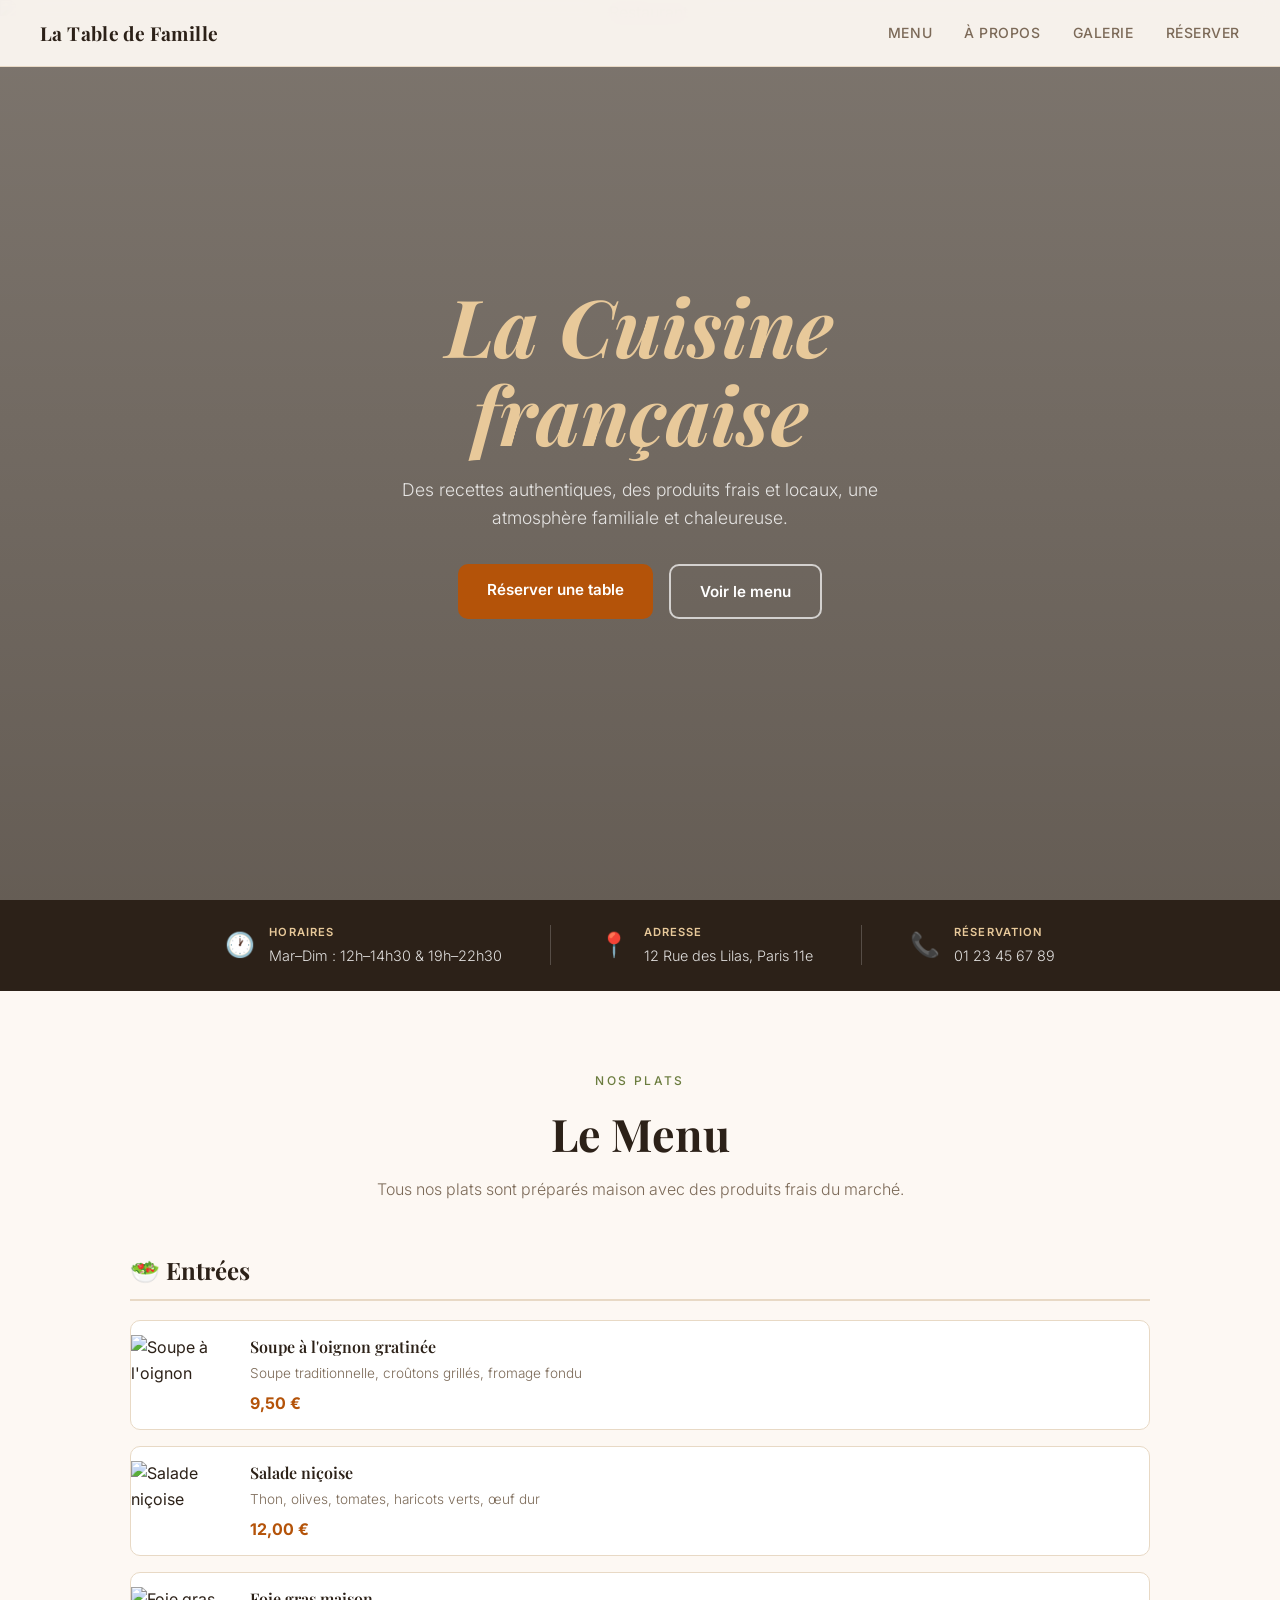
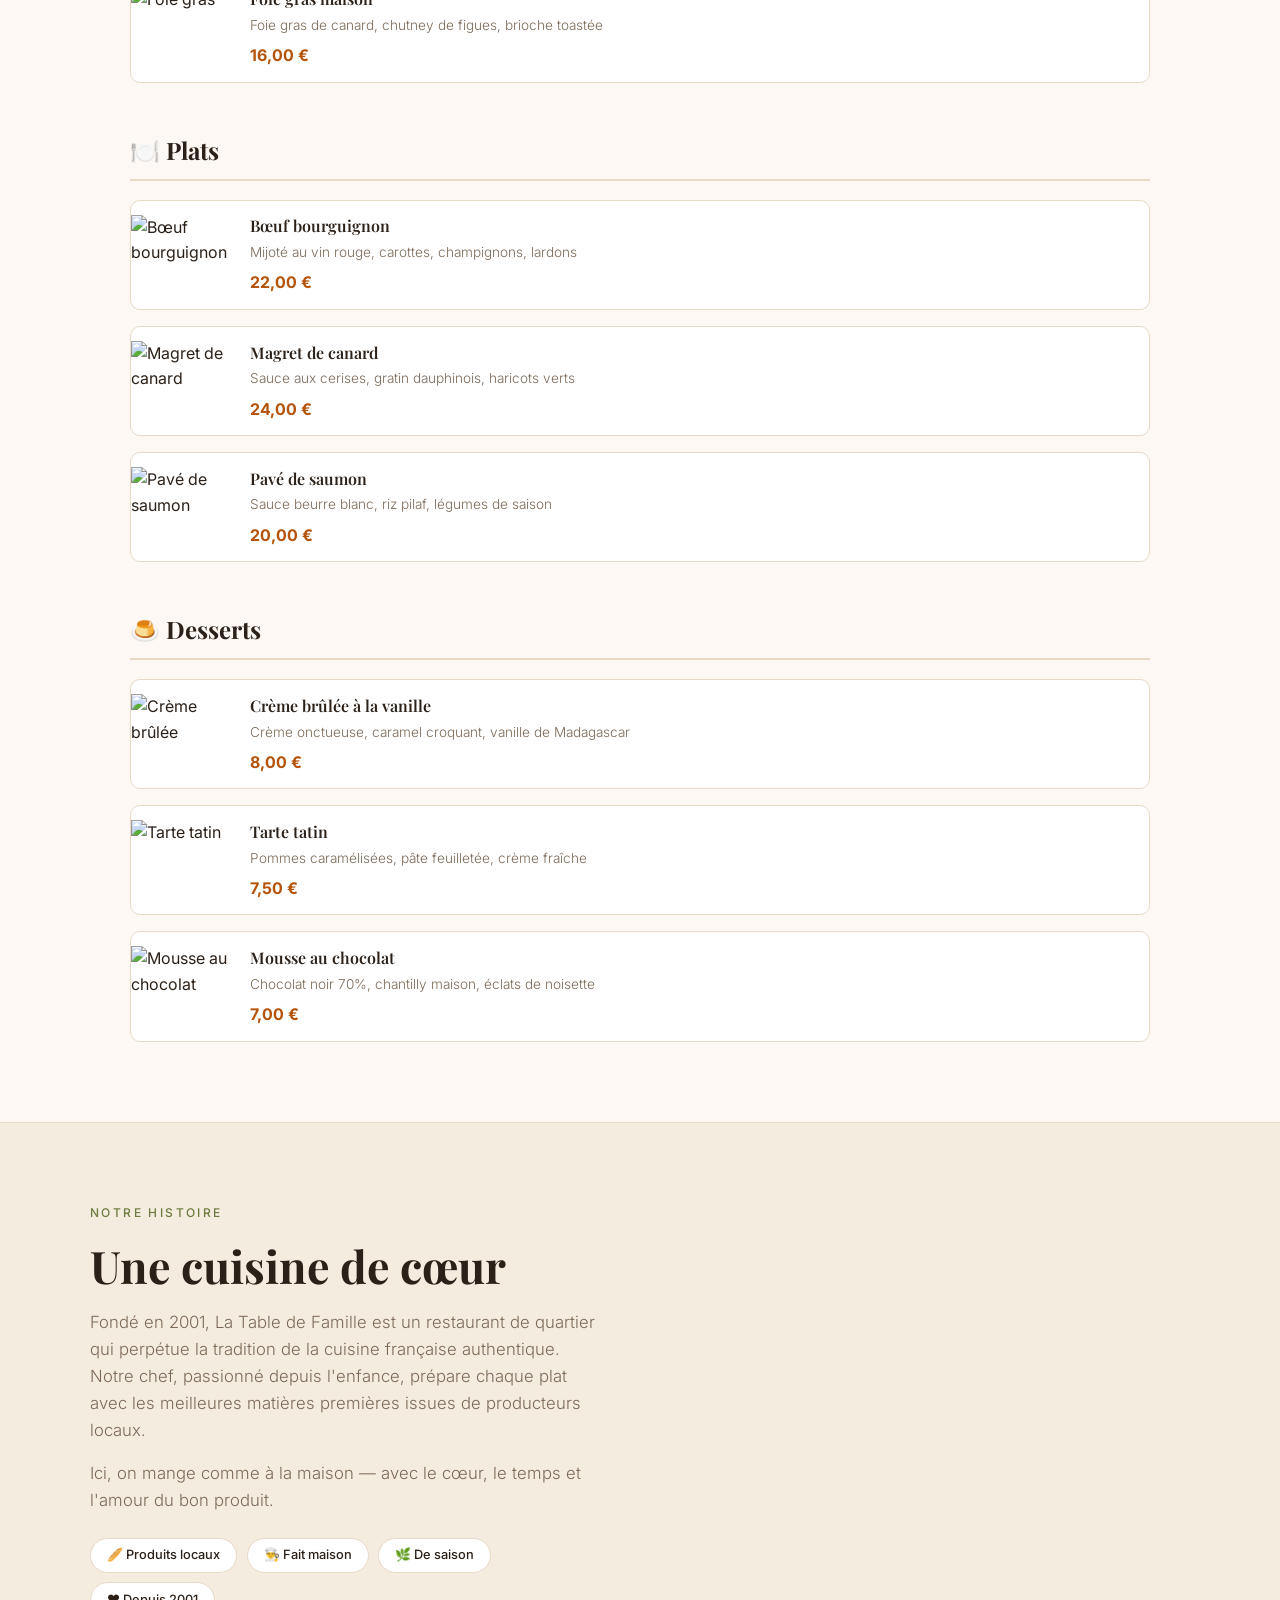
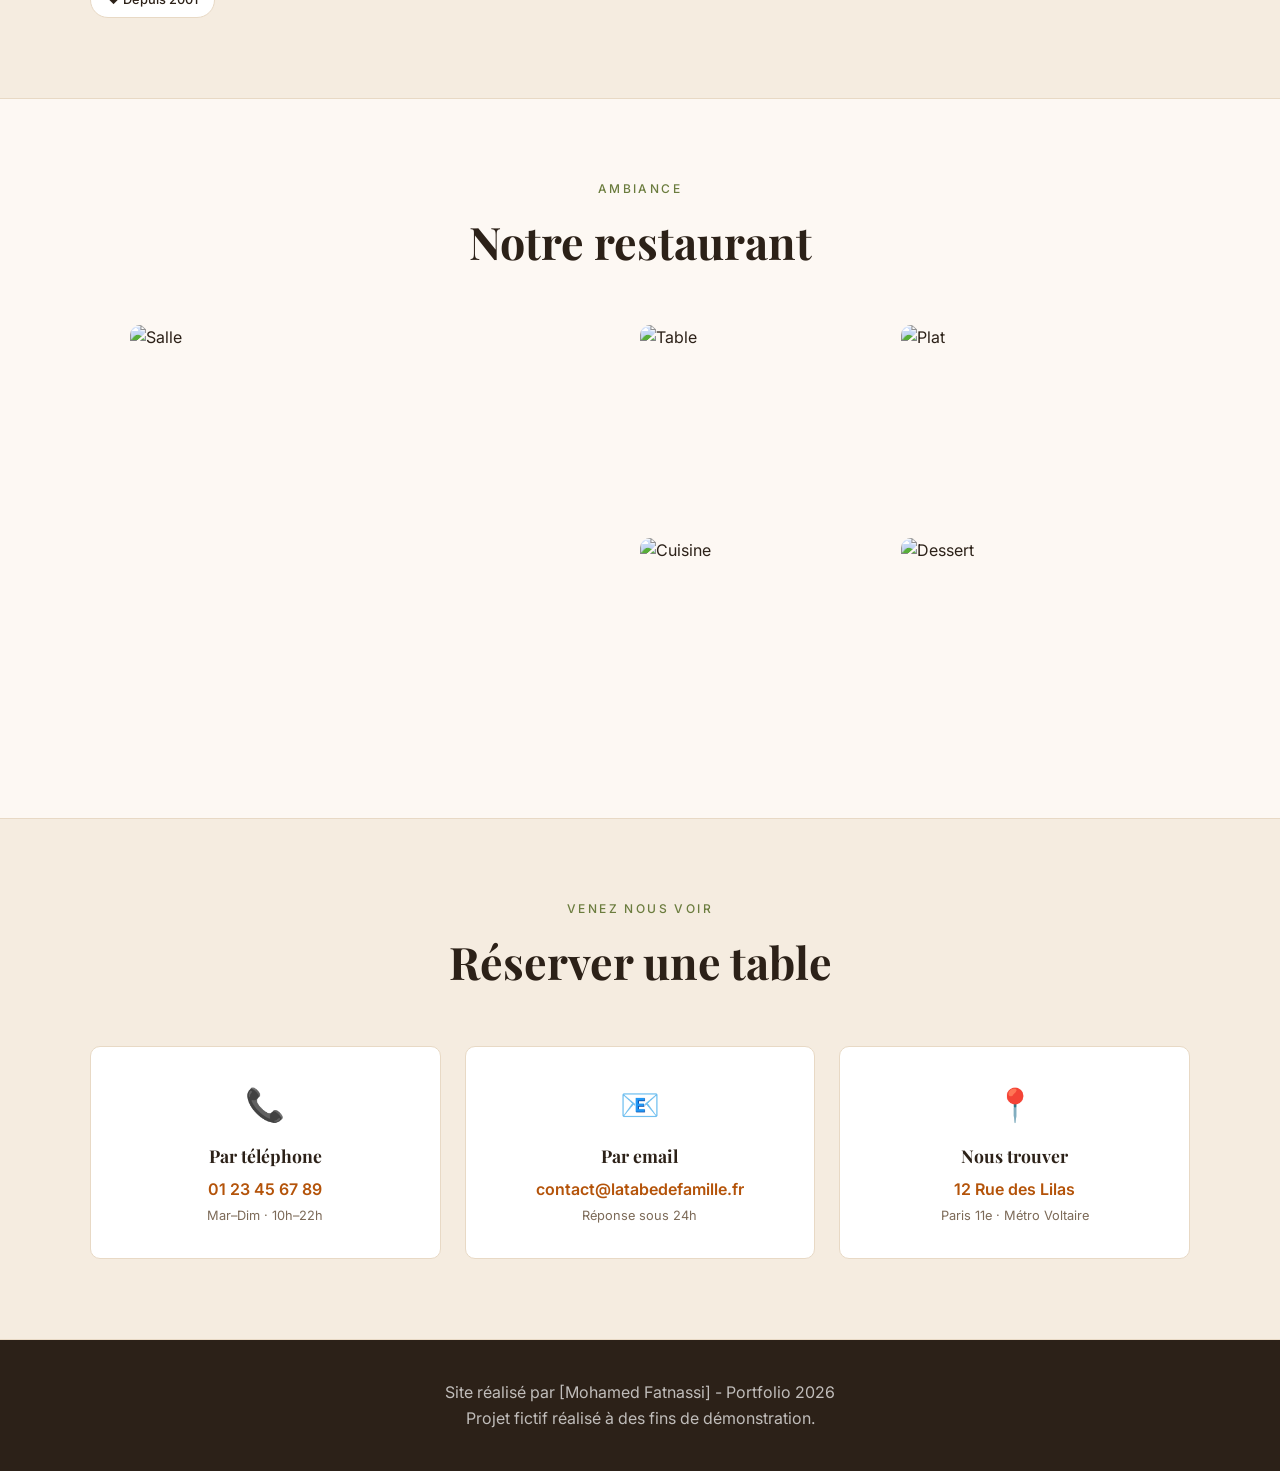
==== index.html @ a8e77563 "Rename resto.html to index.html" ====
<!DOCTYPE html>
<html lang="fr">
<head>
  <meta charset="UTF-8" />
  <meta name="viewport" content="width=device-width, initial-scale=1.0" />
  <title>La Table de Famille — Restaurant Français</title>
  <link href="https://fonts.googleapis.com/css2?family=Playfair+Display:ital,wght@0,600;0,700;1,400&family=Inter:wght@300;400;500;600&display=swap" rel="stylesheet" />
  <link rel="stylesheet" href="resto.css" />
</head>
<body>

  <!-- Nav -->
  <nav>
    <a href="#" class="nav-logo">La Table de Famille</a>
    <ul class="nav-links">
      <li><a href="#menu">Menu</a></li>
      <li><a href="#apropos">À propos</a></li>
      <li><a href="#galerie">Galerie</a></li>
      <li><a href="#contact">Réserver</a></li>
    </ul>
  </nav>

  <!-- Hero -->
  <section class="hero">
    <div class="hero-overlay"></div>
    <img class="hero-bg" src="https://images.unsplash.com/photo-1414235077428-338989a2e8c0?w=1400&q=80" alt="Restaurant" />
    <div class="hero-content">
      <h1 class="hero-title"><em>La Cuisine française</em></h1>
      <p class="hero-sub">Des recettes authentiques, des produits frais et locaux, une atmosphère familiale et chaleureuse.</p>
      <div class="hero-btns">
        <a href="#contact" class="btn-primary">Réserver une table</a>
        <a href="#menu" class="btn-outline">Voir le menu</a>
      </div>
    </div>
  </section>

  <!-- Bandeau infos -->
  <div class="infos-bar">
    <div class="info-item">
      <span class="info-icon">🕐</span>
      <div>
        <p class="info-title">Horaires</p>
        <p class="info-text">Mar–Dim : 12h–14h30 &amp; 19h–22h30</p>
      </div>
    </div>
    <div class="info-divider"></div>
    <div class="info-item">
      <span class="info-icon">📍</span>
      <div>
        <p class="info-title">Adresse</p>
        <p class="info-text">12 Rue des Lilas, Paris 11e</p>
      </div>
    </div>
    <div class="info-divider"></div>
    <div class="info-item">
      <span class="info-icon">📞</span>
      <div>
        <p class="info-title">Réservation</p>
        <p class="info-text">01 23 45 67 89</p>
      </div>
    </div>
  </div>

  <!-- Menu -->
  <section class="section" id="menu">
    <div class="section-header">
      <p class="section-label">Nos plats</p>
      <h2 class="section-title">Le Menu</h2>
      <p class="section-sub">Tous nos plats sont préparés maison avec des produits frais du marché.</p>
    </div>

    <div class="menu-tabs">
      <div class="menu-category">
        <h3 class="menu-cat-title">🥗 Entrées</h3>
        <div class="menu-items">
          <div class="menu-item">
            <img src="https://images.unsplash.com/photo-1547592166-23ac45744acd?w=200&q=80" alt="Soupe à l'oignon" />
            <div class="menu-item-info">
              <h4>Soupe à l'oignon gratinée</h4>
              <p>Soupe traditionnelle, croûtons grillés, fromage fondu</p>
              <span class="menu-price">9,50 €</span>
            </div>
          </div>
          <div class="menu-item">
            <img src="https://images.unsplash.com/photo-1512621776951-a57141f2eefd?w=200&q=80" alt="Salade niçoise" />
            <div class="menu-item-info">
              <h4>Salade niçoise</h4>
              <p>Thon, olives, tomates, haricots verts, œuf dur</p>
              <span class="menu-price">12,00 €</span>
            </div>
          </div>
          <div class="menu-item">
            <img src="https://images.unsplash.com/photo-1561626423-a51b45aef0a1?w=200&q=80" alt="Foie gras" />
            <div class="menu-item-info">
              <h4>Foie gras maison</h4>
              <p>Foie gras de canard, chutney de figues, brioche toastée</p>
              <span class="menu-price">16,00 €</span>
            </div>
          </div>
        </div>
      </div>

      <div class="menu-category">
        <h3 class="menu-cat-title">🍽️ Plats</h3>
        <div class="menu-items">
          <div class="menu-item">
            <img src="https://images.unsplash.com/photo-1574484284002-952d92456975?w=200&q=80" alt="Bœuf bourguignon" />
            <div class="menu-item-info">
              <h4>Bœuf bourguignon</h4>
              <p>Mijoté au vin rouge, carottes, champignons, lardons</p>
              <span class="menu-price">22,00 €</span>
            </div>
          </div>
          <div class="menu-item">
            <img src="https://images.unsplash.com/photo-1559847844-5315695dadae?w=200&q=80" alt="Magret de canard" />
            <div class="menu-item-info">
              <h4>Magret de canard</h4>
              <p>Sauce aux cerises, gratin dauphinois, haricots verts</p>
              <span class="menu-price">24,00 €</span>
            </div>
          </div>
          <div class="menu-item">
            <img src="https://images.unsplash.com/photo-1519984388953-d2406bc725e1?w=200&q=80" alt="Pavé de saumon" />
            <div class="menu-item-info">
              <h4>Pavé de saumon</h4>
              <p>Sauce beurre blanc, riz pilaf, légumes de saison</p>
              <span class="menu-price">20,00 €</span>
            </div>
          </div>
        </div>
      </div>

      <div class="menu-category">
        <h3 class="menu-cat-title">🍮 Desserts</h3>
        <div class="menu-items">
          <div class="menu-item">
            <img src="https://images.unsplash.com/photo-1470124182917-cc6e71b22ecc?w=200&q=80" alt="Crème brûlée" />
            <div class="menu-item-info">
              <h4>Crème brûlée à la vanille</h4>
              <p>Crème onctueuse, caramel croquant, vanille de Madagascar</p>
              <span class="menu-price">8,00 €</span>
            </div>
          </div>
          <div class="menu-item">
            <img src="https://images.unsplash.com/photo-1621743478914-cc8a86d7e7b5?w=200&q=80" alt="Tarte tatin" />
            <div class="menu-item-info">
              <h4>Tarte tatin</h4>
              <p>Pommes caramélisées, pâte feuilletée, crème fraîche</p>
              <span class="menu-price">7,50 €</span>
            </div>
          </div>
          <div class="menu-item">
            <img src="https://images.unsplash.com/photo-1563729784474-d77dbb933a9e?w=200&q=80" alt="Mousse au chocolat" />
            <div class="menu-item-info">
              <h4>Mousse au chocolat</h4>
              <p>Chocolat noir 70%, chantilly maison, éclats de noisette</p>
              <span class="menu-price">7,00 €</span>
            </div>
          </div>
        </div>
      </div>
    </div>
  </section>

  <!-- À propos -->
  <section class="section section-warm" id="apropos">
    <div class="about-grid">
      <div class="about-content">
        <p class="section-label">Notre histoire</p>
        <h2 class="section-title">Une cuisine de cœur</h2>
        <p class="about-text">Fondé en 2001, La Table de Famille est un restaurant de quartier qui perpétue la tradition de la cuisine française authentique. Notre chef, passionné depuis l'enfance, prépare chaque plat avec les meilleures matières premières issues de producteurs locaux.</p>
        <p class="about-text">Ici, on mange comme à la maison — avec le cœur, le temps et l'amour du bon produit.</p>
        <div class="about-badges">
          <span class="badge">🥖 Produits locaux</span>
          <span class="badge">👨‍🍳 Fait maison</span>
          <span class="badge">🌿 De saison</span>
          <span class="badge">❤️ Depuis 2001</span>
        </div>
      </div>
    </div>
  </section>

  <!-- Galerie -->
  <section class="section" id="galerie">
    <div class="section-header">
      <p class="section-label">Ambiance</p>
      <h2 class="section-title">Notre restaurant</h2>
    </div>
    <div class="gallery-grid">
      <img src="https://images.unsplash.com/photo-1555396273-367ea4eb4db5?w=600&q=80" alt="Salle" class="gallery-img gallery-big" />
      <img src="https://images.unsplash.com/photo-1414235077428-338989a2e8c0?w=400&q=80" alt="Table" class="gallery-img" />
      <img src="https://images.unsplash.com/photo-1504674900247-0877df9cc836?w=400&q=80" alt="Plat" class="gallery-img" />
      <img src="https://images.unsplash.com/photo-1424847651672-bf20a4b0982b?w=400&q=80" alt="Cuisine" class="gallery-img" />
      <img src="https://images.unsplash.com/photo-1466637574441-749b8f19452f?w=400&q=80" alt="Dessert" class="gallery-img" />
    </div>
  </section>

  <!-- Réservation -->
  <section class="section section-warm" id="contact">
    <div class="section-header">
      <p class="section-label">Venez nous voir</p>
      <h2 class="section-title">Réserver une table</h2>
    </div>
    <div class="contact-grid">
      <div class="contact-card">
        <div class="contact-icon">📞</div>
        <h3 class="contact-title">Par téléphone</h3>
        <p class="contact-info">01 23 45 67 89</p>
        <p class="contact-sub">Mar–Dim · 10h–22h</p>
      </div>
      <div class="contact-card">
        <div class="contact-icon">📧</div>
        <h3 class="contact-title">Par email</h3>
        <p class="contact-info">contact@latabedefamille.fr</p>
        <p class="contact-sub">Réponse sous 24h</p>
      </div>
      <div class="contact-card">
        <div class="contact-icon">📍</div>
        <h3 class="contact-title">Nous trouver</h3>
        <p class="contact-info">12 Rue des Lilas</p>
        <p class="contact-sub">Paris 11e · Métro Voltaire</p>
      </div>
    </div>
  </section>

  <footer>
    <p>Site réalisé par [Mohamed Fatnassi] - Portfolio 2026</p>
    <p class="disclaimer">Projet fictif réalisé à des fins de démonstration.</p>
</footer>

</body>
</html>
---- resto.css ----
/* ── Tokens ── */
:root {
  --ink:        #2c2118;
  --paper:      #fdf8f3;
  --warm:       #f5ece0;
  --accent:     #b45309;
  --accent2:    #6b7c3e;
  --muted:      #7c6a58;
  --border:     #e8d9c5;
  --card:       #ffffff;
  --terracotta: #c2714f;
  --radius:     10px;
}

*, *::before, *::after { box-sizing: border-box; margin: 0; padding: 0; }
html { scroll-behavior: smooth; }

body {
  font-family: 'Inter', sans-serif;
  background: var(--paper);
  color: var(--ink);
  line-height: 1.6;
  font-size: 16px;
}

/* ── Nav ── */
nav {
  position: fixed;
  top: 0; left: 0; right: 0;
  z-index: 100;
  display: flex;
  align-items: center;
  justify-content: space-between;
  padding: 1.1rem 2.5rem;
  background: rgba(253, 248, 243, 0.95);
  backdrop-filter: blur(10px);
  border-bottom: 1px solid var(--border);
}

.nav-logo {
  font-family: 'Playfair Display', serif;
  font-size: 1.2rem;
  font-weight: 700;
  color: var(--ink);
  text-decoration: none;
  letter-spacing: 0.02em;
}

.nav-links {
  display: flex;
  gap: 2rem;
  list-style: none;
}

.nav-links a {
  text-decoration: none;
  color: var(--muted);
  font-size: 0.875rem;
  font-weight: 500;
  letter-spacing: 0.04em;
  text-transform: uppercase;
  transition: color 0.2s;
}

.nav-links a:hover { color: var(--accent); }

/* ── Hero ── */
.hero {
  position: relative;
  height: 100vh;
  display: flex;
  align-items: center;
  justify-content: center;
  text-align: center;
  overflow: hidden;
}

.hero-bg {
  position: absolute;
  inset: 0;
  width: 100%;
  height: 100%;
  object-fit: cover;
}

.hero-overlay {
  position: absolute;
  inset: 0;
  background: linear-gradient(to bottom, rgba(20,10,0,0.55), rgba(20,10,0,0.65));
  z-index: 1;
}

.hero-content {
  position: relative;
  z-index: 2;
  color: #fff;
  max-width: 700px;
  padding: 0 2rem;
}

.hero-eyebrow {
  font-size: 0.8rem;
  font-weight: 500;
  text-transform: uppercase;
  letter-spacing: 0.2em;
  color: #e8c99a;
  margin-bottom: 1.2rem;
}

.hero-title {
  font-family: 'Playfair Display', serif;
  font-size: clamp(2.8rem, 7vw, 5rem);
  font-weight: 700;
  line-height: 1.1;
  margin-bottom: 1.2rem;
  color: #fff;
}

.hero-title em {
  font-style: italic;
  color: #e8c99a;
}

.hero-sub {
  font-size: 1.1rem;
  color: rgba(255,255,255,0.82);
  max-width: 500px;
  margin: 0 auto 2rem;
  font-weight: 300;
}

.hero-btns {
  display: flex;
  gap: 1rem;
  justify-content: center;
  flex-wrap: wrap;
}

/* ── Boutons ── */
.btn-primary {
  display: inline-block;
  background: var(--accent);
  color: #fff;
  text-decoration: none;
  padding: 0.85rem 1.8rem;
  border-radius: var(--radius);
  font-weight: 600;
  font-size: 0.95rem;
  transition: background 0.2s, transform 0.15s;
}

.btn-primary:hover { background: #92400e; transform: translateY(-2px); }

.btn-outline {
  display: inline-block;
  border: 2px solid rgba(255,255,255,0.7);
  color: #fff;
  text-decoration: none;
  padding: 0.85rem 1.8rem;
  border-radius: var(--radius);
  font-weight: 600;
  font-size: 0.95rem;
  transition: border-color 0.2s, background 0.2s;
}

.btn-outline:hover { background: rgba(255,255,255,0.15); border-color: #fff; }

/* ── Bandeau infos ── */
.infos-bar {
  background: var(--ink);
  color: #fff;
  display: flex;
  align-items: center;
  justify-content: center;
  gap: 3rem;
  padding: 1.5rem 2.5rem;
  flex-wrap: wrap;
}

.info-item {
  display: flex;
  align-items: center;
  gap: 0.9rem;
}

.info-icon { font-size: 1.5rem; }

.info-title {
  font-size: 0.7rem;
  font-weight: 600;
  text-transform: uppercase;
  letter-spacing: 0.1em;
  color: #e8c99a;
  margin-bottom: 0.1rem;
}

.info-text {
  font-size: 0.9rem;
  color: rgba(255,255,255,0.85);
  font-weight: 300;
}

.info-divider {
  width: 1px;
  height: 40px;
  background: rgba(255,255,255,0.2);
}

/* ── Section ── */
.section {
  padding: 5rem 2.5rem;
  max-width: 1100px;
  margin: 0 auto;
}

.section-warm {
  background: var(--warm);
  max-width: 100%;
  border-top: 1px solid var(--border);
  border-bottom: 1px solid var(--border);
  padding: 5rem 2.5rem;
}

.section-warm .section-header,
.section-warm .about-grid,
.section-warm .contact-grid {
  max-width: 1100px;
  margin-left: auto;
  margin-right: auto;
}

.section-header {
  text-align: center;
  margin-bottom: 3rem;
}

.section-label {
  font-size: 0.75rem;
  font-weight: 500;
  text-transform: uppercase;
  letter-spacing: 0.2em;
  color: var(--accent2);
  margin-bottom: 0.5rem;
}

.section-title {
  font-family: 'Playfair Display', serif;
  font-size: clamp(2rem, 4vw, 2.8rem);
  font-weight: 700;
  color: var(--ink);
  margin-bottom: 0.5rem;
}

.section-sub {
  color: var(--muted);
  font-size: 1rem;
  font-weight: 300;
}

/* ── Menu ── */
.menu-tabs {
  display: flex;
  flex-direction: column;
  gap: 3rem;
}

.menu-cat-title {
  font-family: 'Playfair Display', serif;
  font-size: 1.5rem;
  font-weight: 700;
  color: var(--ink);
  margin-bottom: 1.2rem;
  padding-bottom: 0.6rem;
  border-bottom: 2px solid var(--border);
}

.menu-items {
  display: flex;
  flex-direction: column;
  gap: 1rem;
}

.menu-item {
  display: flex;
  gap: 1.2rem;
  align-items: center;
  background: var(--card);
  border: 1px solid var(--border);
  border-radius: var(--radius);
  overflow: hidden;
  transition: box-shadow 0.2s, transform 0.2s;
}

.menu-item:hover {
  box-shadow: 0 6px 20px rgba(0,0,0,0.08);
  transform: translateY(-2px);
}

.menu-item img {
  width: 100px;
  height: 80px;
  object-fit: cover;
  flex-shrink: 0;
}

.menu-item-info {
  padding: 0.8rem 1.2rem 0.8rem 0;
  flex: 1;
}

.menu-item-info h4 {
  font-family: 'Playfair Display', serif;
  font-size: 1rem;
  font-weight: 600;
  color: var(--ink);
  margin-bottom: 0.2rem;
}

.menu-item-info p {
  font-size: 0.85rem;
  color: var(--muted);
  font-weight: 300;
  margin-bottom: 0.4rem;
}

.menu-price {
  font-size: 1rem;
  font-weight: 700;
  color: var(--accent);
}

/* ── À propos ── */
.about-grid {
  display: grid;
  grid-template-columns: 1fr 1fr;
  gap: 4rem;
  align-items: center;
}

.about-img-wrap img {
  width: 100%;
  height: 420px;
  object-fit: cover;
  border-radius: calc(var(--radius) * 2);
  box-shadow: 0 20px 50px rgba(0,0,0,0.12);
}

.about-content .section-header {
  text-align: left;
  margin-bottom: 1.5rem;
}

.about-text {
  color: var(--muted);
  font-weight: 300;
  font-size: 1.05rem;
  margin-bottom: 1rem;
}

.about-badges {
  display: flex;
  flex-wrap: wrap;
  gap: 0.6rem;
  margin-top: 1.5rem;
}

.badge {
  display: inline-block;
  padding: 0.4rem 1rem;
  background: var(--card);
  border: 1px solid var(--border);
  border-radius: 999px;
  font-size: 0.8rem;
  font-weight: 500;
  color: var(--ink);
}

/* ── Galerie ── */
.gallery-grid {
  display: grid;
  grid-template-columns: 2fr 1fr 1fr;
  grid-template-rows: 200px 200px;
  gap: 0.8rem;
}

.gallery-img {
  width: 100%;
  height: 100%;
  object-fit: cover;
  border-radius: var(--radius);
  display: block;
}

.gallery-big {
  grid-row: 1 / 3;
}

/* ── Contact ── */
.contact-grid {
  display: grid;
  grid-template-columns: repeat(auto-fit, minmax(220px, 1fr));
  gap: 1.5rem;
}

.contact-card {
  background: var(--card);
  border: 1px solid var(--border);
  border-radius: var(--radius);
  padding: 2rem;
  text-align: center;
}

.contact-icon { font-size: 2rem; margin-bottom: 0.75rem; }

.contact-title {
  font-family: 'Playfair Display', serif;
  font-size: 1.1rem;
  font-weight: 700;
  color: var(--ink);
  margin-bottom: 0.4rem;
}

.contact-info {
  font-size: 1rem;
  font-weight: 600;
  color: var(--accent);
  margin-bottom: 0.2rem;
}

.contact-sub {
  font-size: 0.8rem;
  color: var(--muted);
}

/* ── Footer ── */
footer {
  background: var(--ink);
  color: rgba(255,255,255,0.7);
  text-align: center;
  padding: 2.5rem 2rem;
}

.footer-logo {
  font-family: 'Playfair Display', serif;
  font-size: 1.3rem;
  color: #e8c99a;
  margin-bottom: 0.5rem;
}

.footer-text { font-size: 0.8rem; }

/* ── Responsive ── */
@media (max-width: 768px) {
  nav { padding: 1rem 1.2rem; }
  .nav-links { gap: 1rem; font-size: 0.75rem; }
  .section { padding: 3.5rem 1.2rem; }
  .section-warm { padding: 3.5rem 1.2rem; }
  .infos-bar { gap: 1.5rem; }
  .info-divider { display: none; }
  .about-grid { grid-template-columns: 1fr; gap: 2rem; }
  .about-img-wrap img { height: 280px; }
  .gallery-grid { grid-template-columns: 1fr 1fr; grid-template-rows: auto; }
  .gallery-big { grid-row: auto; }
  .menu-item img { width: 80px; height: 65px; }
}
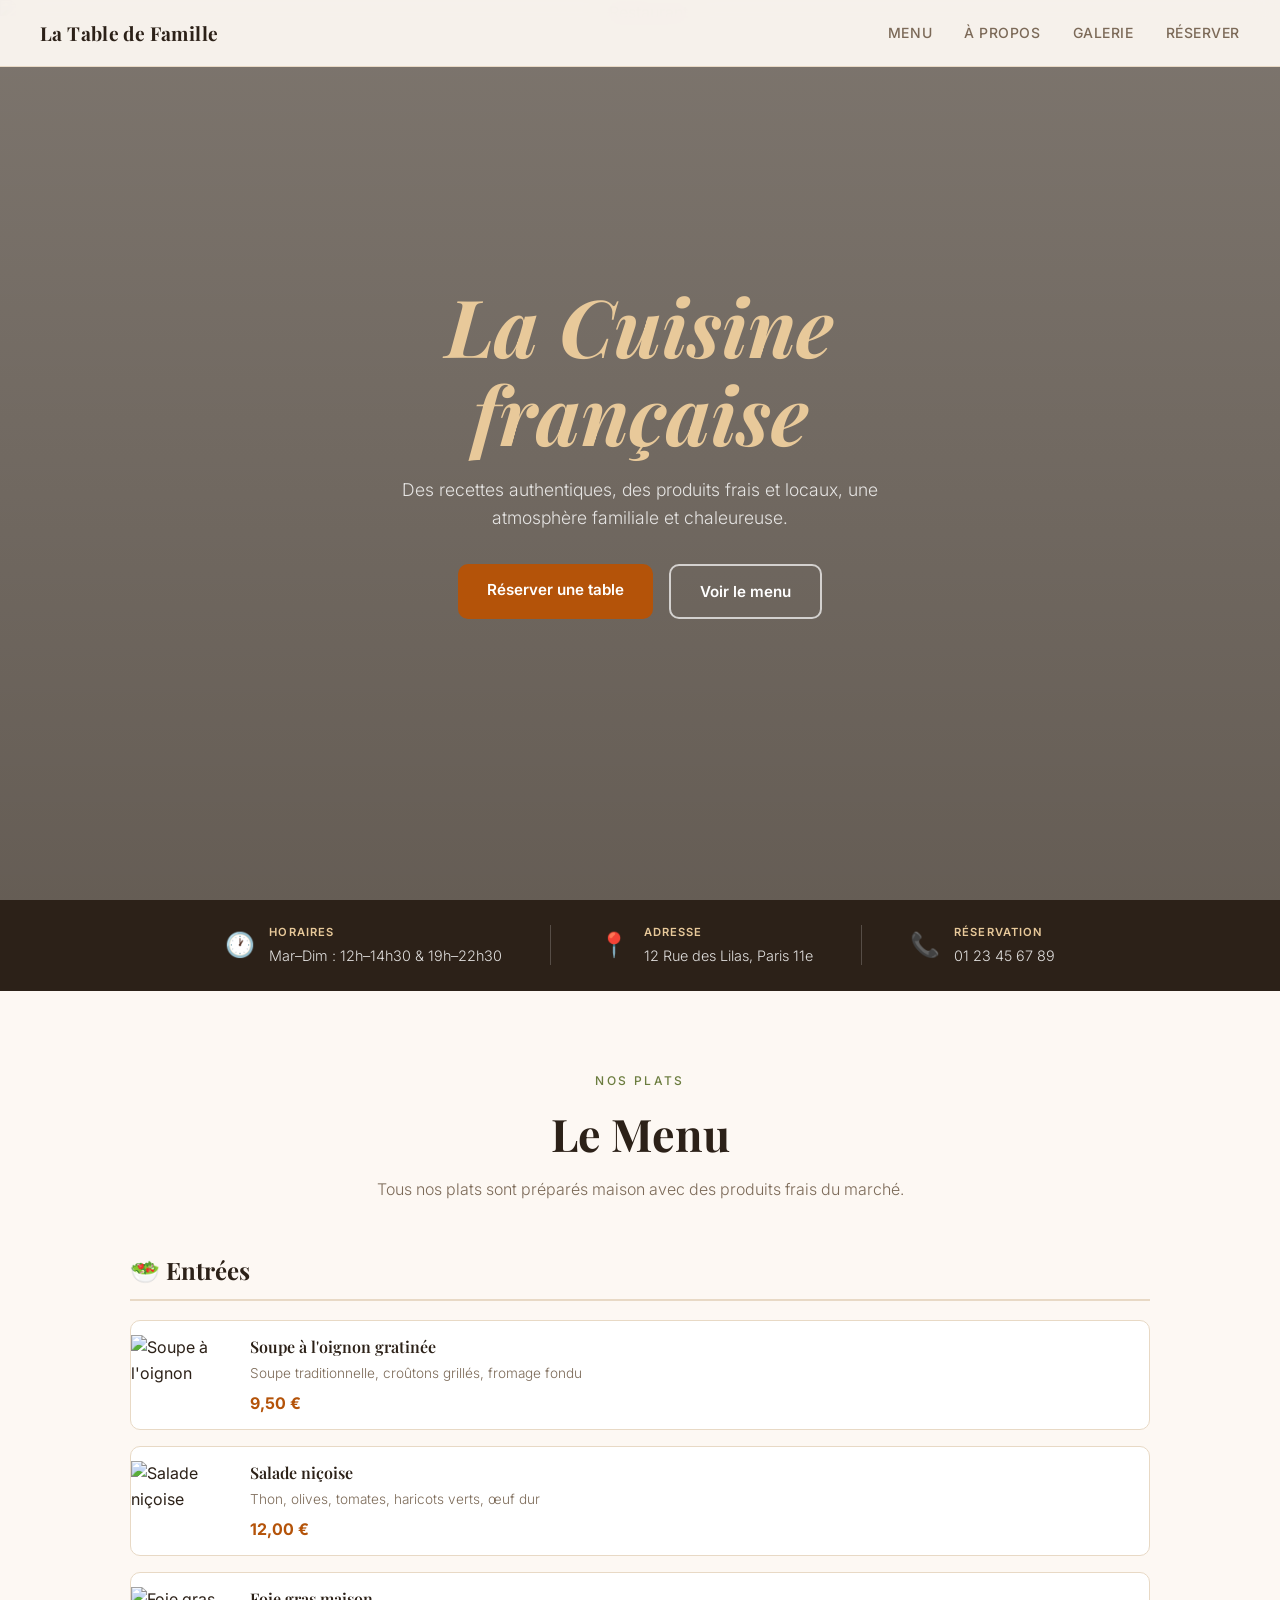
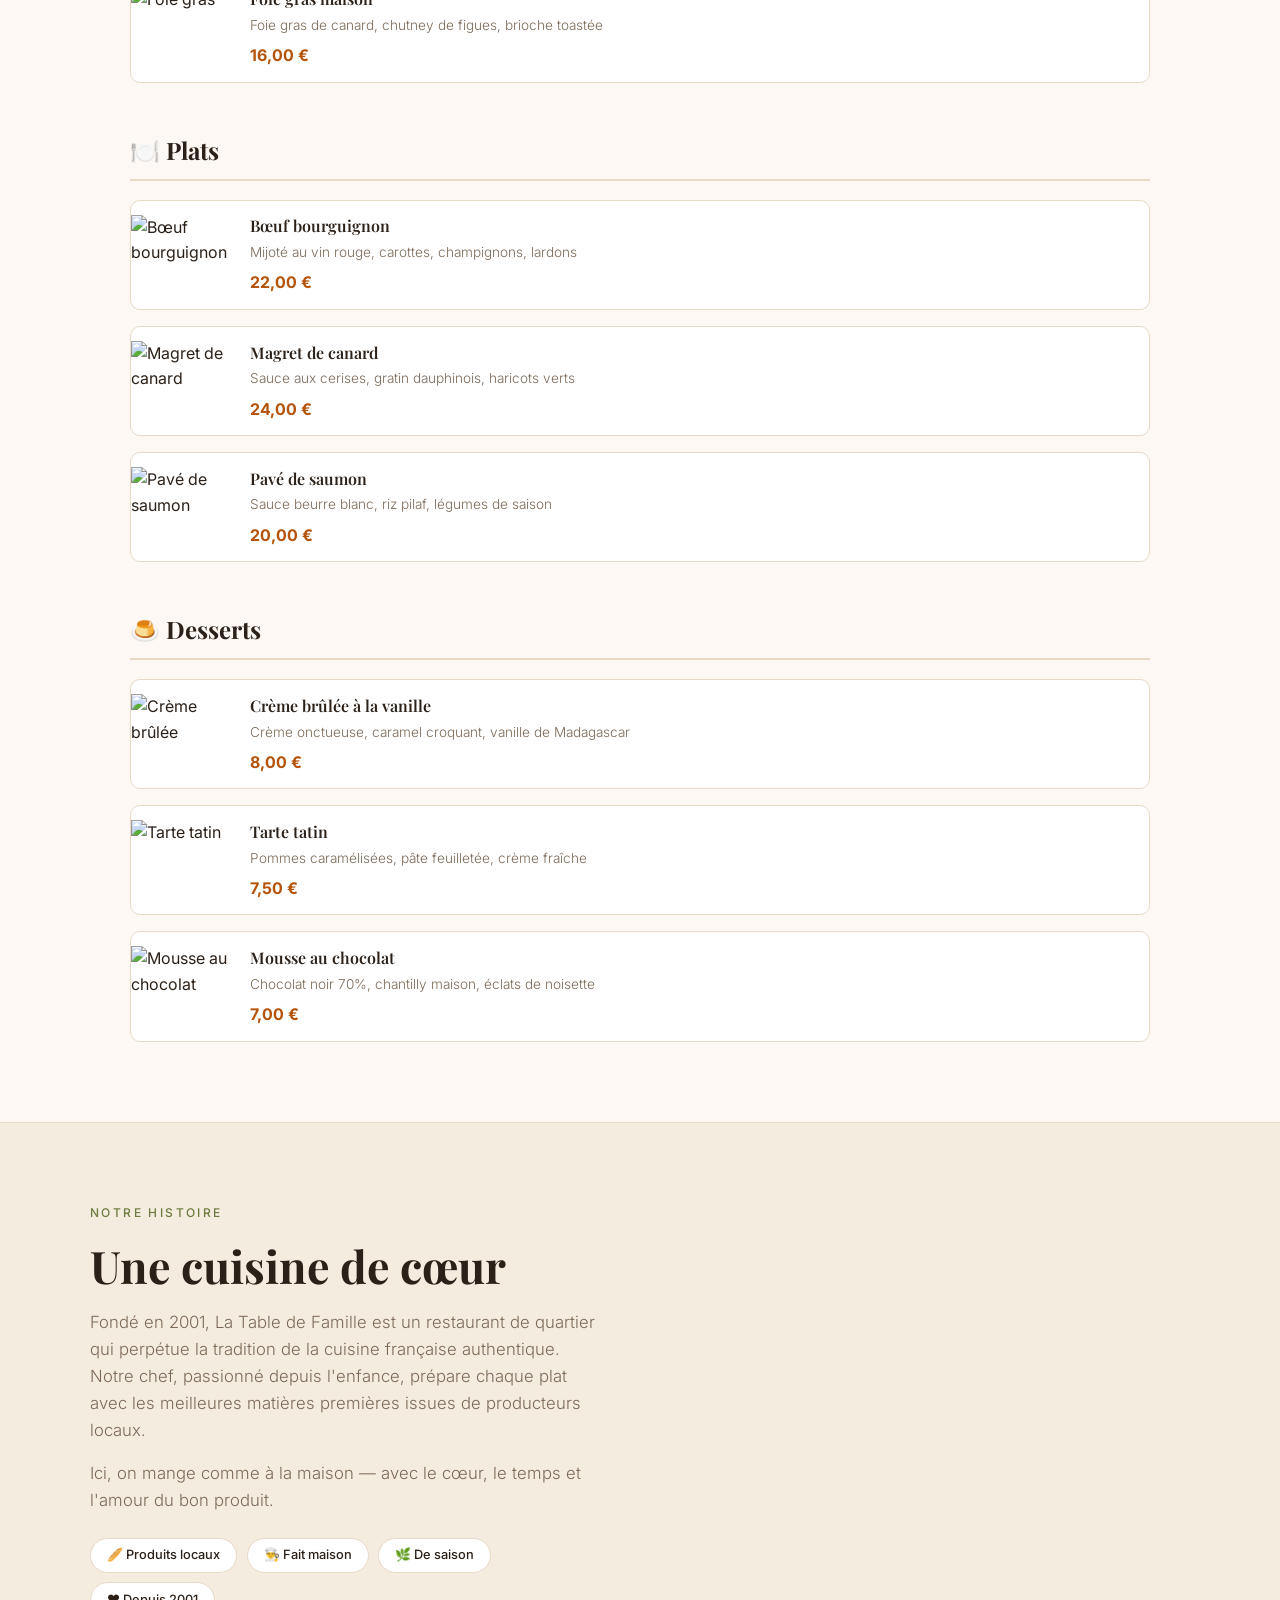
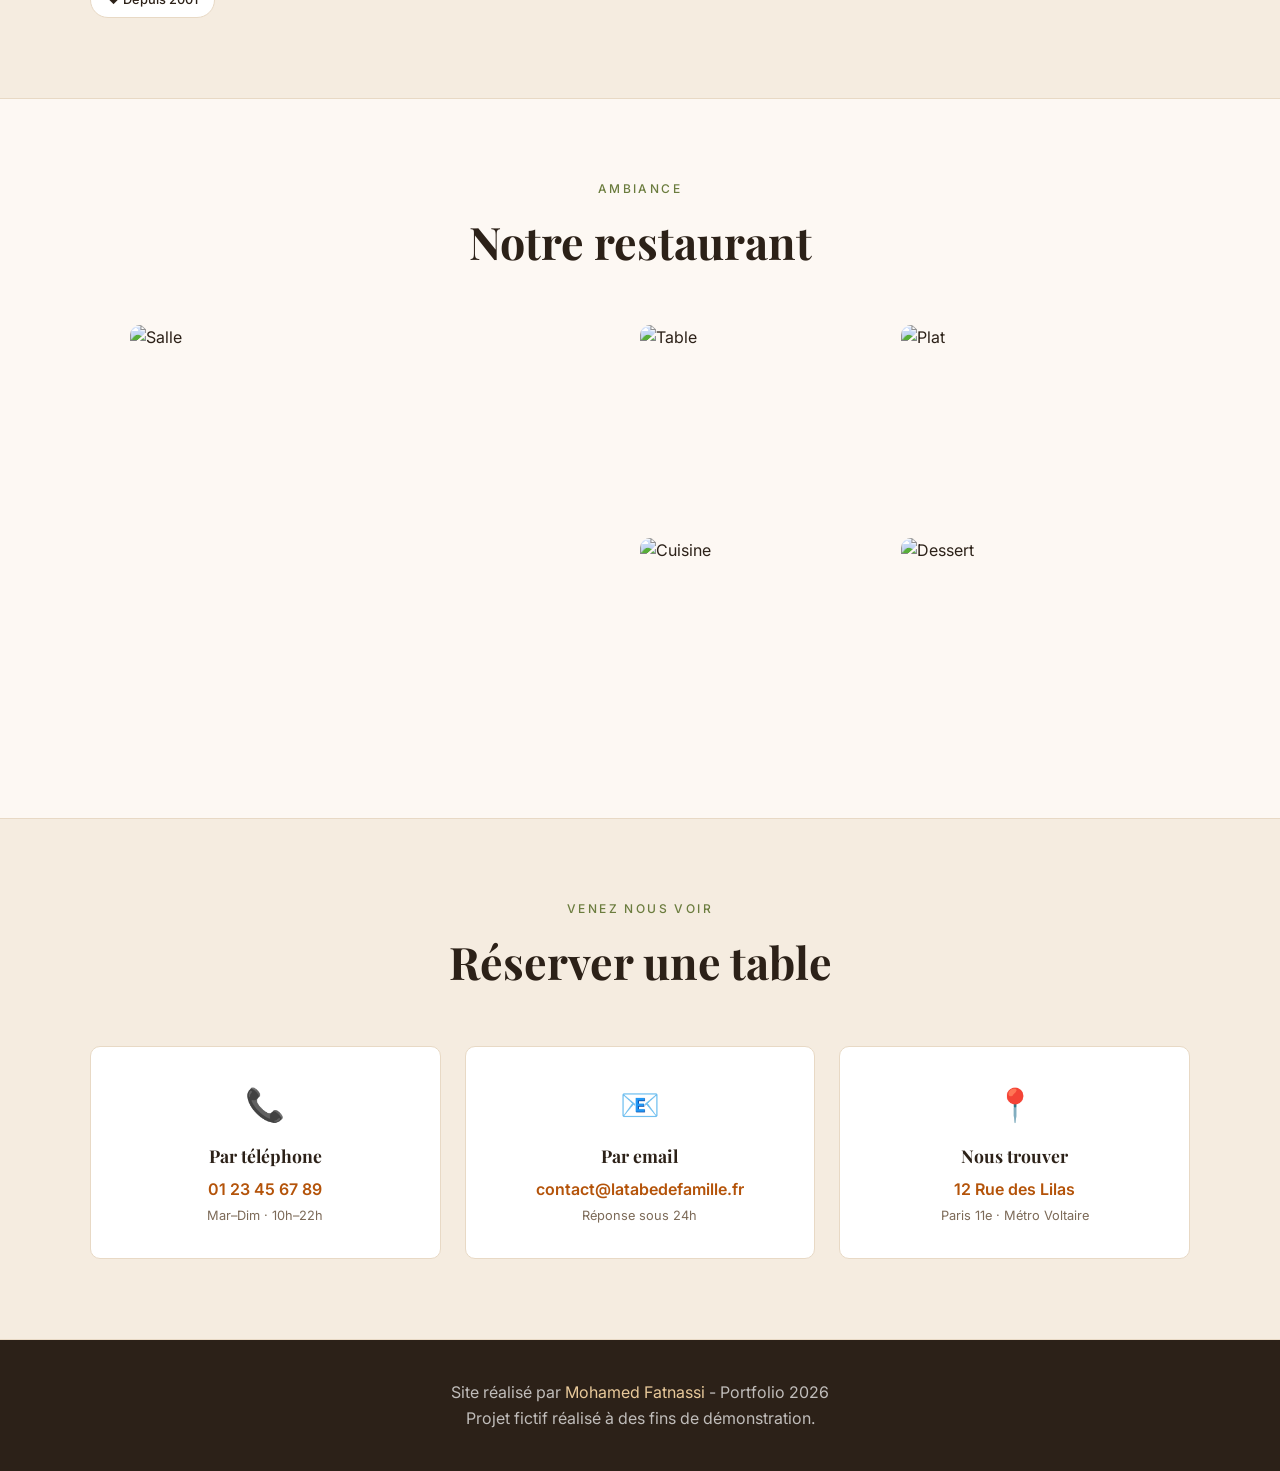
==== commit 57a2de39: "Rename resto.html to index.html" ====
--- a/index.html
+++ b/index.html
@@ -224,7 +224,7 @@
   </section>
 
   <footer>
-    <p>Site réalisé par [Mohamed Fatnassi] - Portfolio 2026</p>
+    <p>Site réalisé par <a href="https://fatnassim490-svg.github.io/Mohamed-portfolio/" class="link-underline">Mohamed Fatnassi</a> - Portfolio 2026</p>
     <p class="disclaimer">Projet fictif réalisé à des fins de démonstration.</p>
 </footer>
 
--- a/resto.css
+++ b/resto.css
@@ -432,12 +432,25 @@
   color: var(--muted);
 }
 
-/* ── Footer ── */
+/* ── Liens du Footer ── */
 footer {
   background: var(--ink);
   color: rgba(255,255,255,0.7);
   text-align: center;
   padding: 2.5rem 2rem;
+}
+
+/* ── Liens du Footer ── */
+footer a {
+  color: #e8c99a; /* Le beige que tu utilises déjà pour faire un joli contraste */
+  text-decoration: none; /* Enlève la ligne du bas par défaut */
+  transition: color 0.2s ease; /* Rend le changement de couleur fluide */
+}
+
+/* Petit bonus : un effet quand on passe la souris dessus */
+footer a:hover {
+  color: #ffffff; 
+  text-decoration: underline; /* Remet le soulignement au survol si tu veux justifier le nom de ta classe "link-underline" */
 }
 
 .footer-logo {
